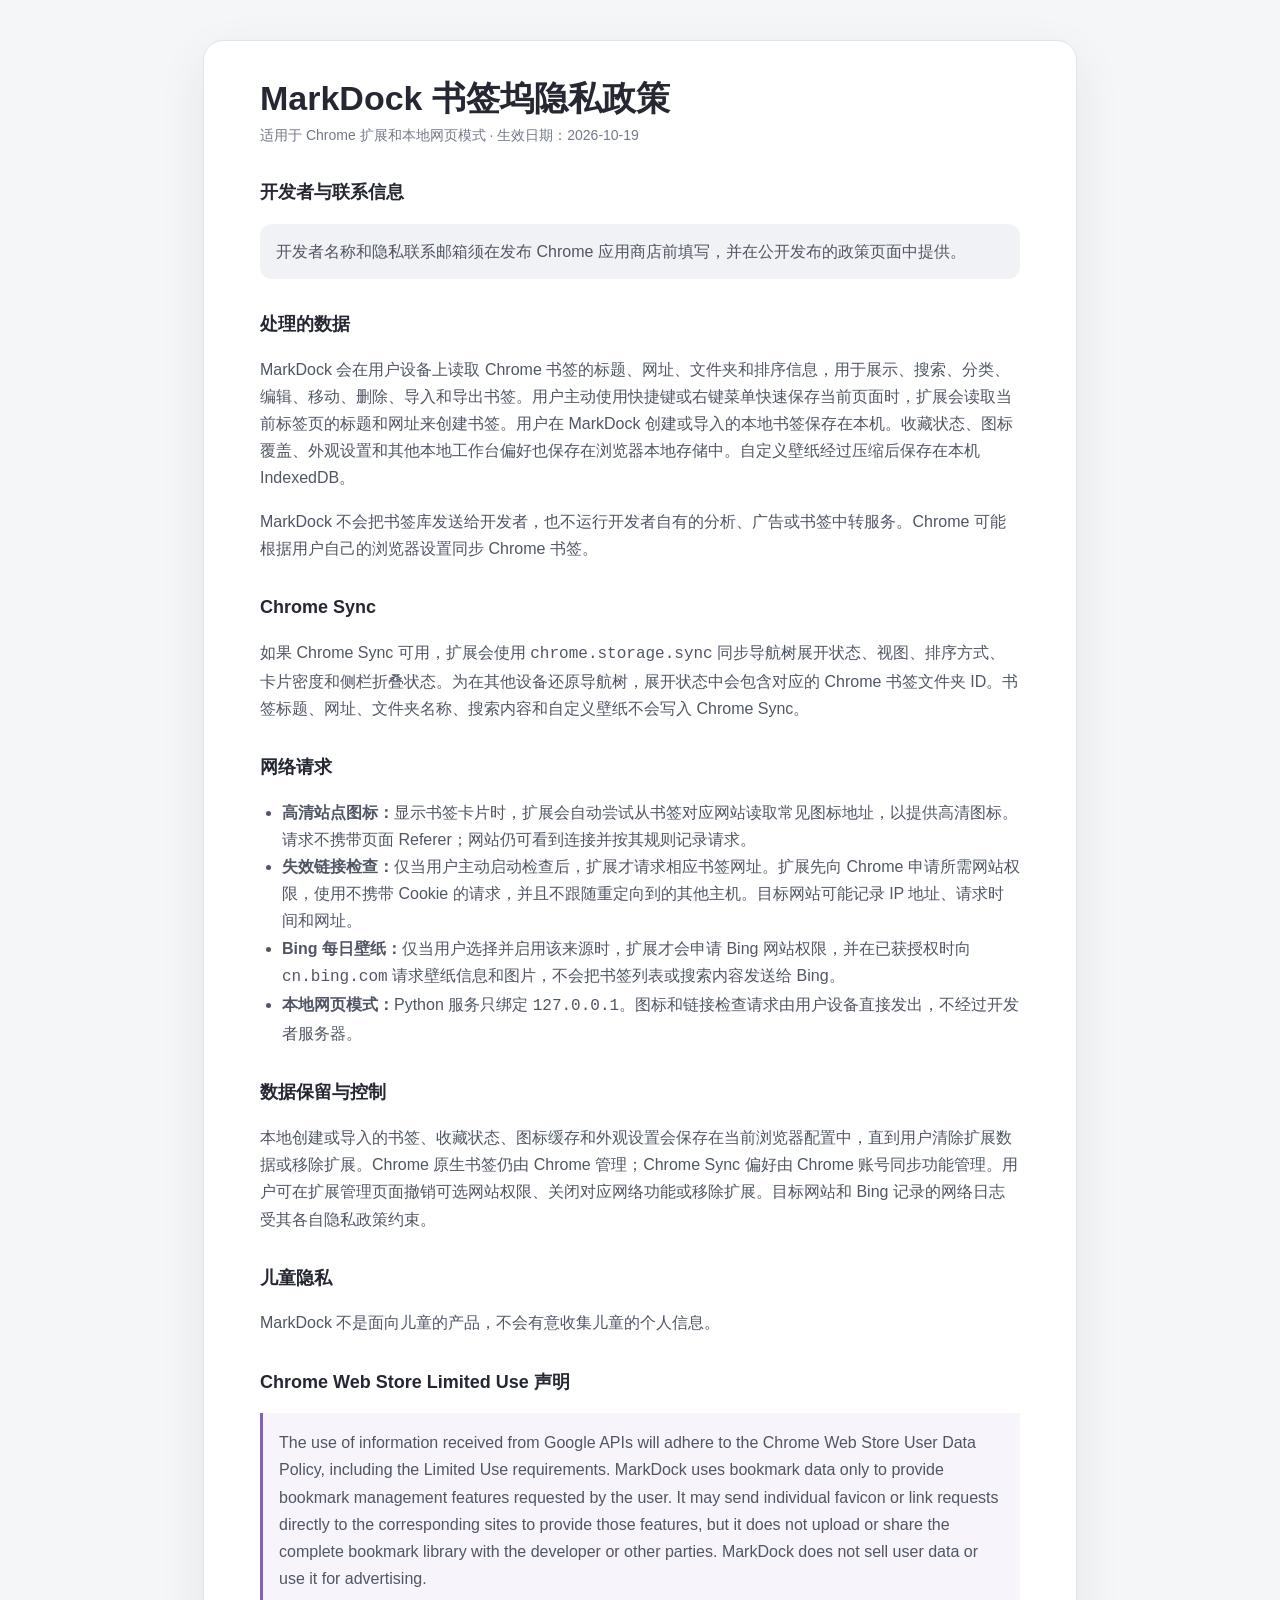
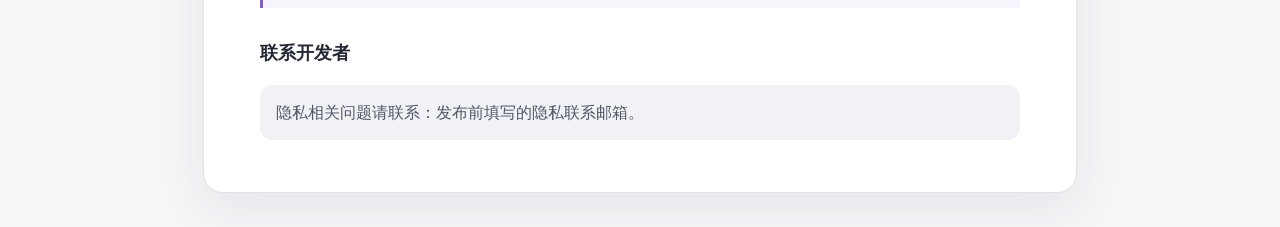
==== privacy.html @ a3353b94 "Prepare MarkDock Chrome Web Store release" ====
<!doctype html>
<html lang="zh-CN">
  <head>
    <meta charset="UTF-8" />
    <meta name="viewport" content="width=device-width, initial-scale=1" />
    <meta name="theme-color" content="#f5f6f8" />
    <title>MarkDock 隐私政策</title>
    <style>
      :root { color-scheme: light; font: 16px/1.7 -apple-system, BlinkMacSystemFont, "Segoe UI", sans-serif; color: #252833; background: #f5f6f8; }
      body { margin: 0; padding: 40px 20px; }
      main { max-width: 760px; margin: 0 auto; padding: 36px clamp(22px, 6vw, 56px); border: 1px solid #e0e3e8; border-radius: 20px; background: #fff; box-shadow: 0 16px 48px rgba(27, 35, 49, .08); }
      h1 { margin: 0 0 4px; font-size: clamp(26px, 4vw, 34px); line-height: 1.25; }
      h2 { margin: 30px 0 8px; font-size: 18px; }
      p, li { color: #505664; }
      ul { padding-left: 22px; }
      .meta { margin-top: 0; color: #737987; font-size: 14px; }
      .contact { padding: 14px 16px; border-radius: 12px; background: #f1f2f5; }
      .limited-use { padding: 16px; border-left: 3px solid #8061ba; background: #f7f4fb; }
      @media (max-width: 600px) { body { padding: 16px 10px; } main { border-radius: 14px; } }
    </style>
  </head>
  <body>
    <main>
      <h1>MarkDock 书签坞隐私政策</h1>
      <p class="meta">适用于 Chrome 扩展和本地网页模式 · 生效日期：2026-10-19</p>

      <h2>开发者与联系信息</h2>
      <p class="contact">开发者名称和隐私联系邮箱须在发布 Chrome 应用商店前填写，并在公开发布的政策页面中提供。</p>

      <h2>处理的数据</h2>
      <p>MarkDock 会在用户设备上读取 Chrome 书签的标题、网址、文件夹和排序信息，用于展示、搜索、分类、编辑、移动、删除、导入和导出书签。用户主动使用快捷键或右键菜单快速保存当前页面时，扩展会读取当前标签页的标题和网址来创建书签。用户在 MarkDock 创建或导入的本地书签保存在本机。收藏状态、图标覆盖、外观设置和其他本地工作台偏好也保存在浏览器本地存储中。自定义壁纸经过压缩后保存在本机 IndexedDB。</p>
      <p>MarkDock 不会把书签库发送给开发者，也不运行开发者自有的分析、广告或书签中转服务。Chrome 可能根据用户自己的浏览器设置同步 Chrome 书签。</p>

      <h2>Chrome Sync</h2>
      <p>如果 Chrome Sync 可用，扩展会使用 <code>chrome.storage.sync</code> 同步导航树展开状态、视图、排序方式、卡片密度和侧栏折叠状态。为在其他设备还原导航树，展开状态中会包含对应的 Chrome 书签文件夹 ID。书签标题、网址、文件夹名称、搜索内容和自定义壁纸不会写入 Chrome Sync。</p>

      <h2>网络请求</h2>
      <ul>
        <li><strong>高清站点图标：</strong>显示书签卡片时，扩展会自动尝试从书签对应网站读取常见图标地址，以提供高清图标。请求不携带页面 Referer；网站仍可看到连接并按其规则记录请求。</li>
        <li><strong>失效链接检查：</strong>仅当用户主动启动检查后，扩展才请求相应书签网址。扩展先向 Chrome 申请所需网站权限，使用不携带 Cookie 的请求，并且不跟随重定向到的其他主机。目标网站可能记录 IP 地址、请求时间和网址。</li>
        <li><strong>Bing 每日壁纸：</strong>仅当用户选择并启用该来源时，扩展才会申请 Bing 网站权限，并在已获授权时向 <code>cn.bing.com</code> 请求壁纸信息和图片，不会把书签列表或搜索内容发送给 Bing。</li>
        <li><strong>本地网页模式：</strong>Python 服务只绑定 <code>127.0.0.1</code>。图标和链接检查请求由用户设备直接发出，不经过开发者服务器。</li>
      </ul>

      <h2>数据保留与控制</h2>
      <p>本地创建或导入的书签、收藏状态、图标缓存和外观设置会保存在当前浏览器配置中，直到用户清除扩展数据或移除扩展。Chrome 原生书签仍由 Chrome 管理；Chrome Sync 偏好由 Chrome 账号同步功能管理。用户可在扩展管理页面撤销可选网站权限、关闭对应网络功能或移除扩展。目标网站和 Bing 记录的网络日志受其各自隐私政策约束。</p>

      <h2>儿童隐私</h2>
      <p>MarkDock 不是面向儿童的产品，不会有意收集儿童的个人信息。</p>

      <h2>Chrome Web Store Limited Use 声明</h2>
      <p class="limited-use">The use of information received from Google APIs will adhere to the Chrome Web Store User Data Policy, including the Limited Use requirements. MarkDock uses bookmark data only to provide bookmark management features requested by the user. It may send individual favicon or link requests directly to the corresponding sites to provide those features, but it does not upload or share the complete bookmark library with the developer or other parties. MarkDock does not sell user data or use it for advertising.</p>

      <h2>联系开发者</h2>
      <p class="contact">隐私相关问题请联系：发布前填写的隐私联系邮箱。</p>
    </main>
  </body>
</html>
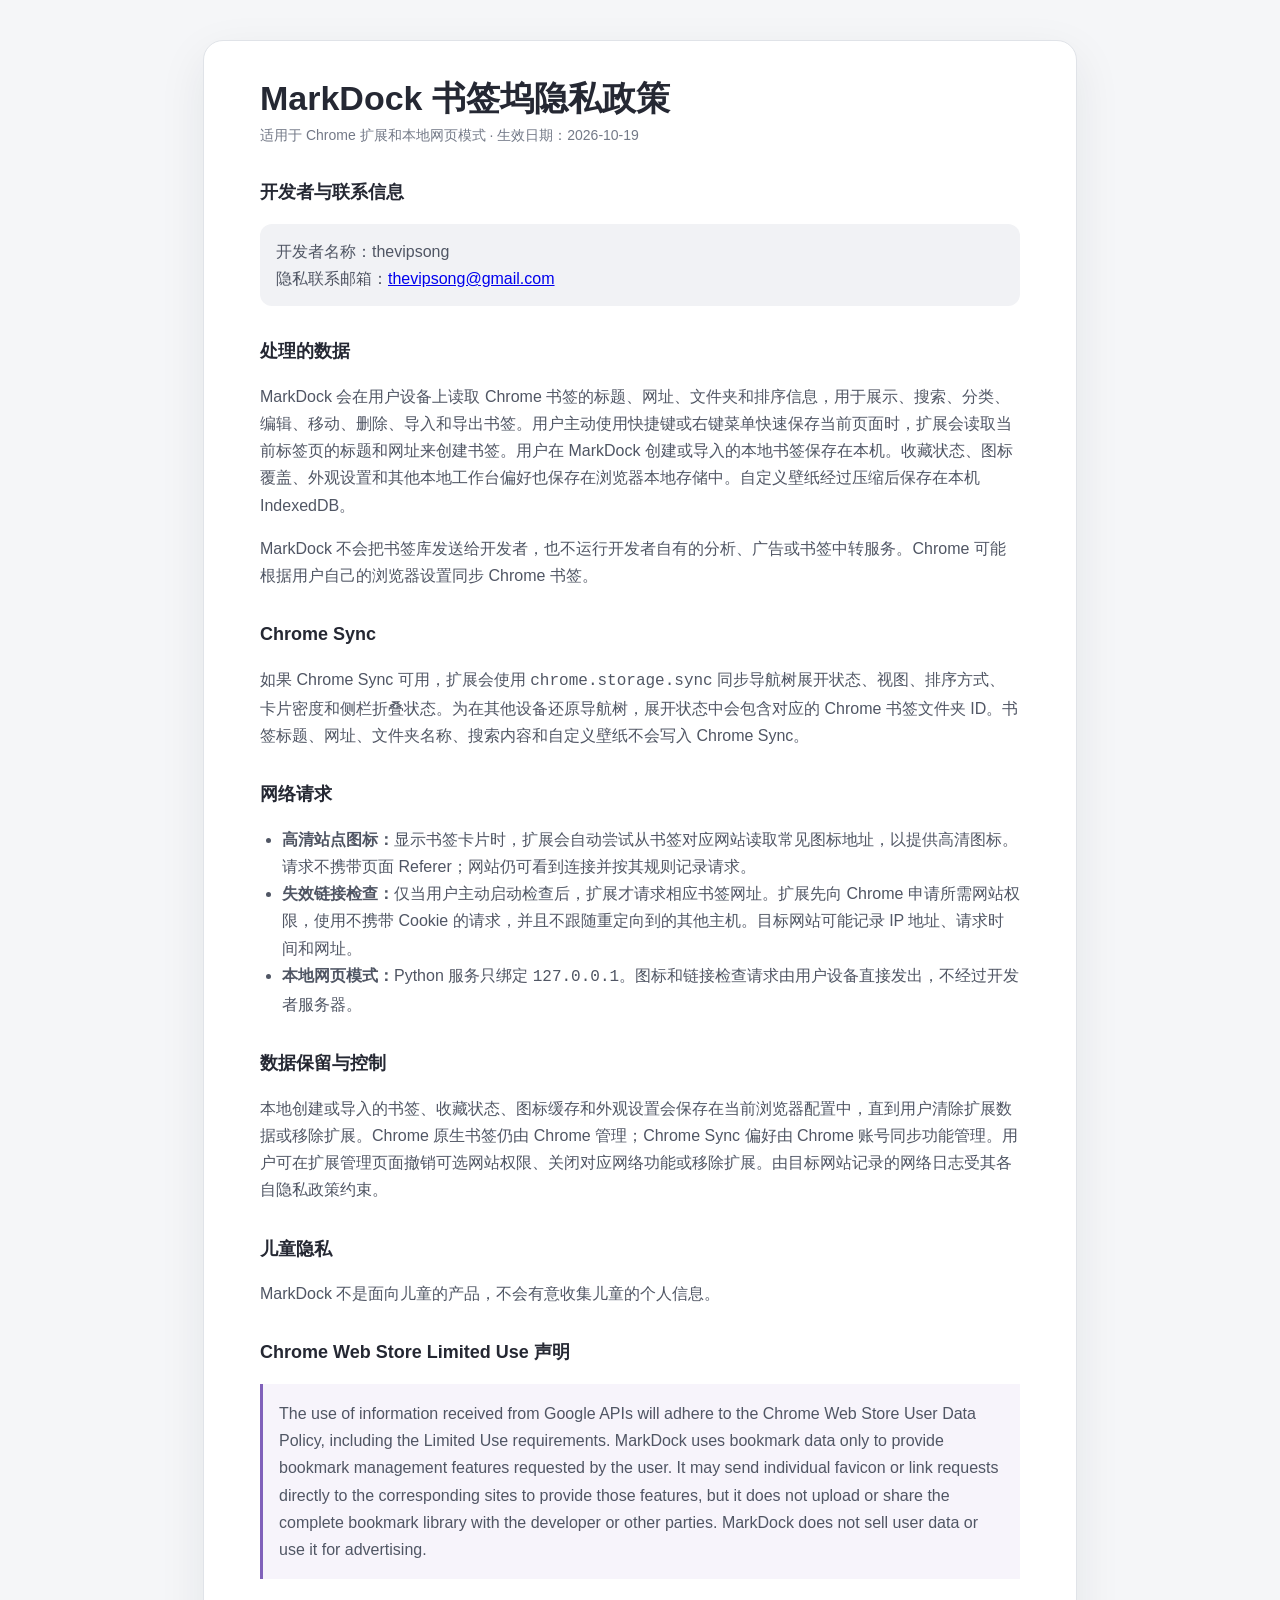
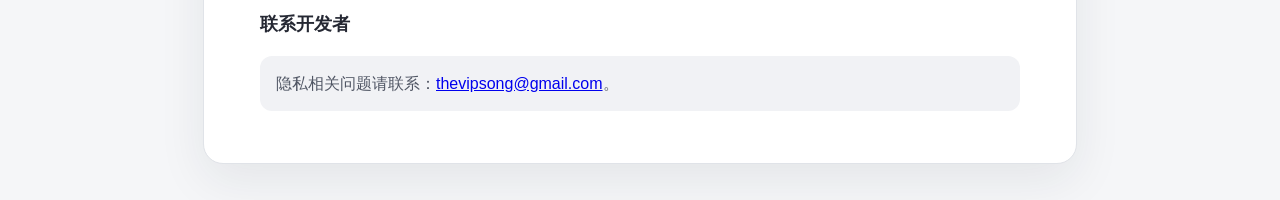
==== commit a5ef6221: "Update privacy disclosure, developer contact info, and packaging script" ====
--- a/privacy.html
+++ b/privacy.html
@@ -25,7 +25,7 @@
       <p class="meta">适用于 Chrome 扩展和本地网页模式 · 生效日期：2026-10-19</p>
 
       <h2>开发者与联系信息</h2>
-      <p class="contact">开发者名称和隐私联系邮箱须在发布 Chrome 应用商店前填写，并在公开发布的政策页面中提供。</p>
+      <p class="contact">开发者名称：thevipsong<br>隐私联系邮箱：<a href="mailto:thevipsong@gmail.com">thevipsong@gmail.com</a></p>
 
       <h2>处理的数据</h2>
       <p>MarkDock 会在用户设备上读取 Chrome 书签的标题、网址、文件夹和排序信息，用于展示、搜索、分类、编辑、移动、删除、导入和导出书签。用户主动使用快捷键或右键菜单快速保存当前页面时，扩展会读取当前标签页的标题和网址来创建书签。用户在 MarkDock 创建或导入的本地书签保存在本机。收藏状态、图标覆盖、外观设置和其他本地工作台偏好也保存在浏览器本地存储中。自定义壁纸经过压缩后保存在本机 IndexedDB。</p>
@@ -38,12 +38,11 @@
       <ul>
         <li><strong>高清站点图标：</strong>显示书签卡片时，扩展会自动尝试从书签对应网站读取常见图标地址，以提供高清图标。请求不携带页面 Referer；网站仍可看到连接并按其规则记录请求。</li>
         <li><strong>失效链接检查：</strong>仅当用户主动启动检查后，扩展才请求相应书签网址。扩展先向 Chrome 申请所需网站权限，使用不携带 Cookie 的请求，并且不跟随重定向到的其他主机。目标网站可能记录 IP 地址、请求时间和网址。</li>
-        <li><strong>Bing 每日壁纸：</strong>仅当用户选择并启用该来源时，扩展才会申请 Bing 网站权限，并在已获授权时向 <code>cn.bing.com</code> 请求壁纸信息和图片，不会把书签列表或搜索内容发送给 Bing。</li>
         <li><strong>本地网页模式：</strong>Python 服务只绑定 <code>127.0.0.1</code>。图标和链接检查请求由用户设备直接发出，不经过开发者服务器。</li>
       </ul>
 
       <h2>数据保留与控制</h2>
-      <p>本地创建或导入的书签、收藏状态、图标缓存和外观设置会保存在当前浏览器配置中，直到用户清除扩展数据或移除扩展。Chrome 原生书签仍由 Chrome 管理；Chrome Sync 偏好由 Chrome 账号同步功能管理。用户可在扩展管理页面撤销可选网站权限、关闭对应网络功能或移除扩展。目标网站和 Bing 记录的网络日志受其各自隐私政策约束。</p>
+      <p>本地创建或导入的书签、收藏状态、图标缓存和外观设置会保存在当前浏览器配置中，直到用户清除扩展数据或移除扩展。Chrome 原生书签仍由 Chrome 管理；Chrome Sync 偏好由 Chrome 账号同步功能管理。用户可在扩展管理页面撤销可选网站权限、关闭对应网络功能或移除扩展。由目标网站记录的网络日志受其各自隐私政策约束。</p>
 
       <h2>儿童隐私</h2>
       <p>MarkDock 不是面向儿童的产品，不会有意收集儿童的个人信息。</p>
@@ -52,7 +51,7 @@
       <p class="limited-use">The use of information received from Google APIs will adhere to the Chrome Web Store User Data Policy, including the Limited Use requirements. MarkDock uses bookmark data only to provide bookmark management features requested by the user. It may send individual favicon or link requests directly to the corresponding sites to provide those features, but it does not upload or share the complete bookmark library with the developer or other parties. MarkDock does not sell user data or use it for advertising.</p>
 
       <h2>联系开发者</h2>
-      <p class="contact">隐私相关问题请联系：发布前填写的隐私联系邮箱。</p>
+      <p class="contact">隐私相关问题请联系：<a href="mailto:thevipsong@gmail.com">thevipsong@gmail.com</a>。</p>
     </main>
   </body>
 </html>
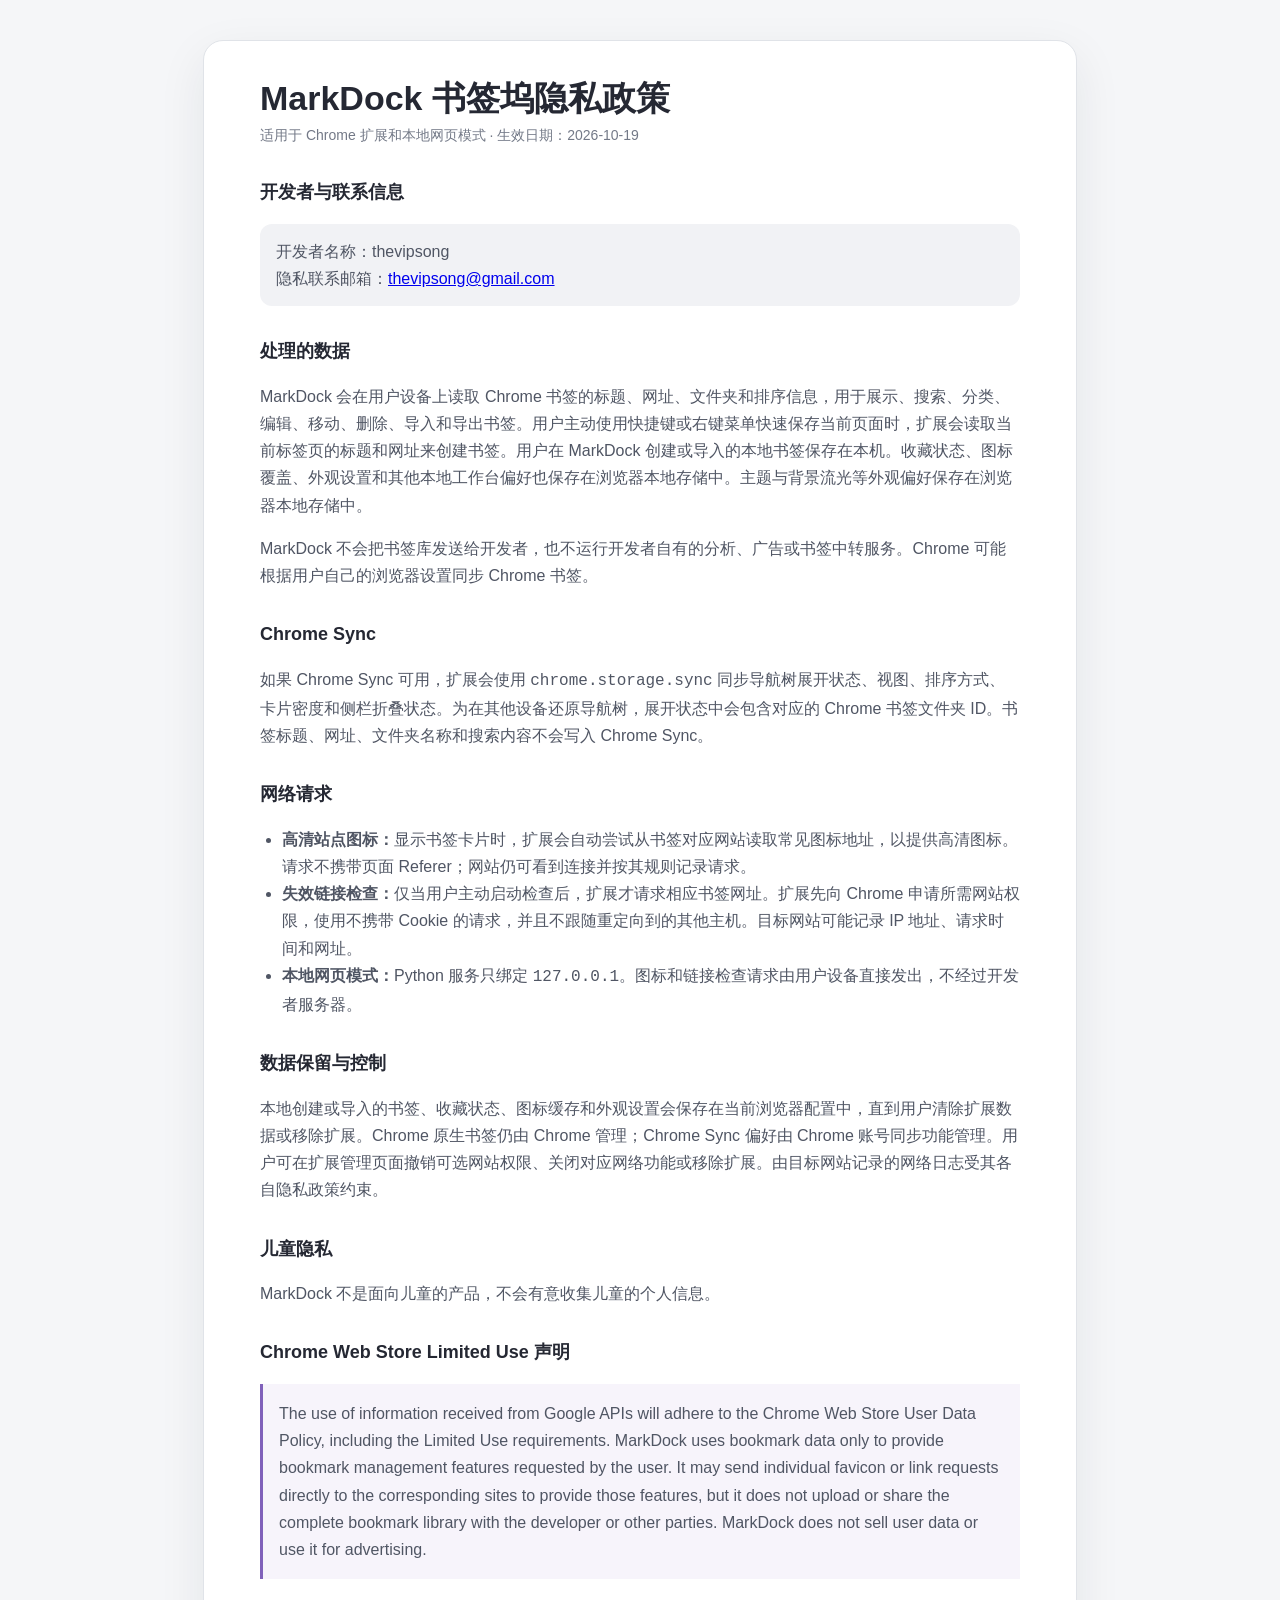
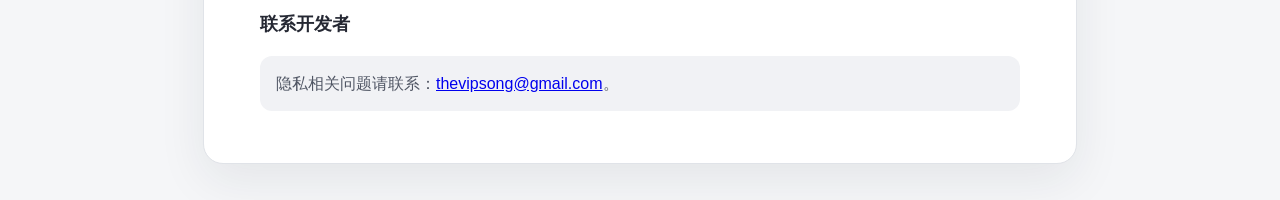
==== commit e278d523: "Align privacy disclosures, unify background consent check, add safe icon margin, and regenerate scre" ====
--- a/privacy.html
+++ b/privacy.html
@@ -28,11 +28,11 @@
       <p class="contact">开发者名称：thevipsong<br>隐私联系邮箱：<a href="mailto:thevipsong@gmail.com">thevipsong@gmail.com</a></p>
 
       <h2>处理的数据</h2>
-      <p>MarkDock 会在用户设备上读取 Chrome 书签的标题、网址、文件夹和排序信息，用于展示、搜索、分类、编辑、移动、删除、导入和导出书签。用户主动使用快捷键或右键菜单快速保存当前页面时，扩展会读取当前标签页的标题和网址来创建书签。用户在 MarkDock 创建或导入的本地书签保存在本机。收藏状态、图标覆盖、外观设置和其他本地工作台偏好也保存在浏览器本地存储中。自定义壁纸经过压缩后保存在本机 IndexedDB。</p>
+      <p>MarkDock 会在用户设备上读取 Chrome 书签的标题、网址、文件夹和排序信息，用于展示、搜索、分类、编辑、移动、删除、导入和导出书签。用户主动使用快捷键或右键菜单快速保存当前页面时，扩展会读取当前标签页的标题和网址来创建书签。用户在 MarkDock 创建或导入的本地书签保存在本机。收藏状态、图标覆盖、外观设置和其他本地工作台偏好也保存在浏览器本地存储中。主题与背景流光等外观偏好保存在浏览器本地存储中。</p>
       <p>MarkDock 不会把书签库发送给开发者，也不运行开发者自有的分析、广告或书签中转服务。Chrome 可能根据用户自己的浏览器设置同步 Chrome 书签。</p>
 
       <h2>Chrome Sync</h2>
-      <p>如果 Chrome Sync 可用，扩展会使用 <code>chrome.storage.sync</code> 同步导航树展开状态、视图、排序方式、卡片密度和侧栏折叠状态。为在其他设备还原导航树，展开状态中会包含对应的 Chrome 书签文件夹 ID。书签标题、网址、文件夹名称、搜索内容和自定义壁纸不会写入 Chrome Sync。</p>
+      <p>如果 Chrome Sync 可用，扩展会使用 <code>chrome.storage.sync</code> 同步导航树展开状态、视图、排序方式、卡片密度和侧栏折叠状态。为在其他设备还原导航树，展开状态中会包含对应的 Chrome 书签文件夹 ID。书签标题、网址、文件夹名称和搜索内容不会写入 Chrome Sync。</p>
 
       <h2>网络请求</h2>
       <ul>
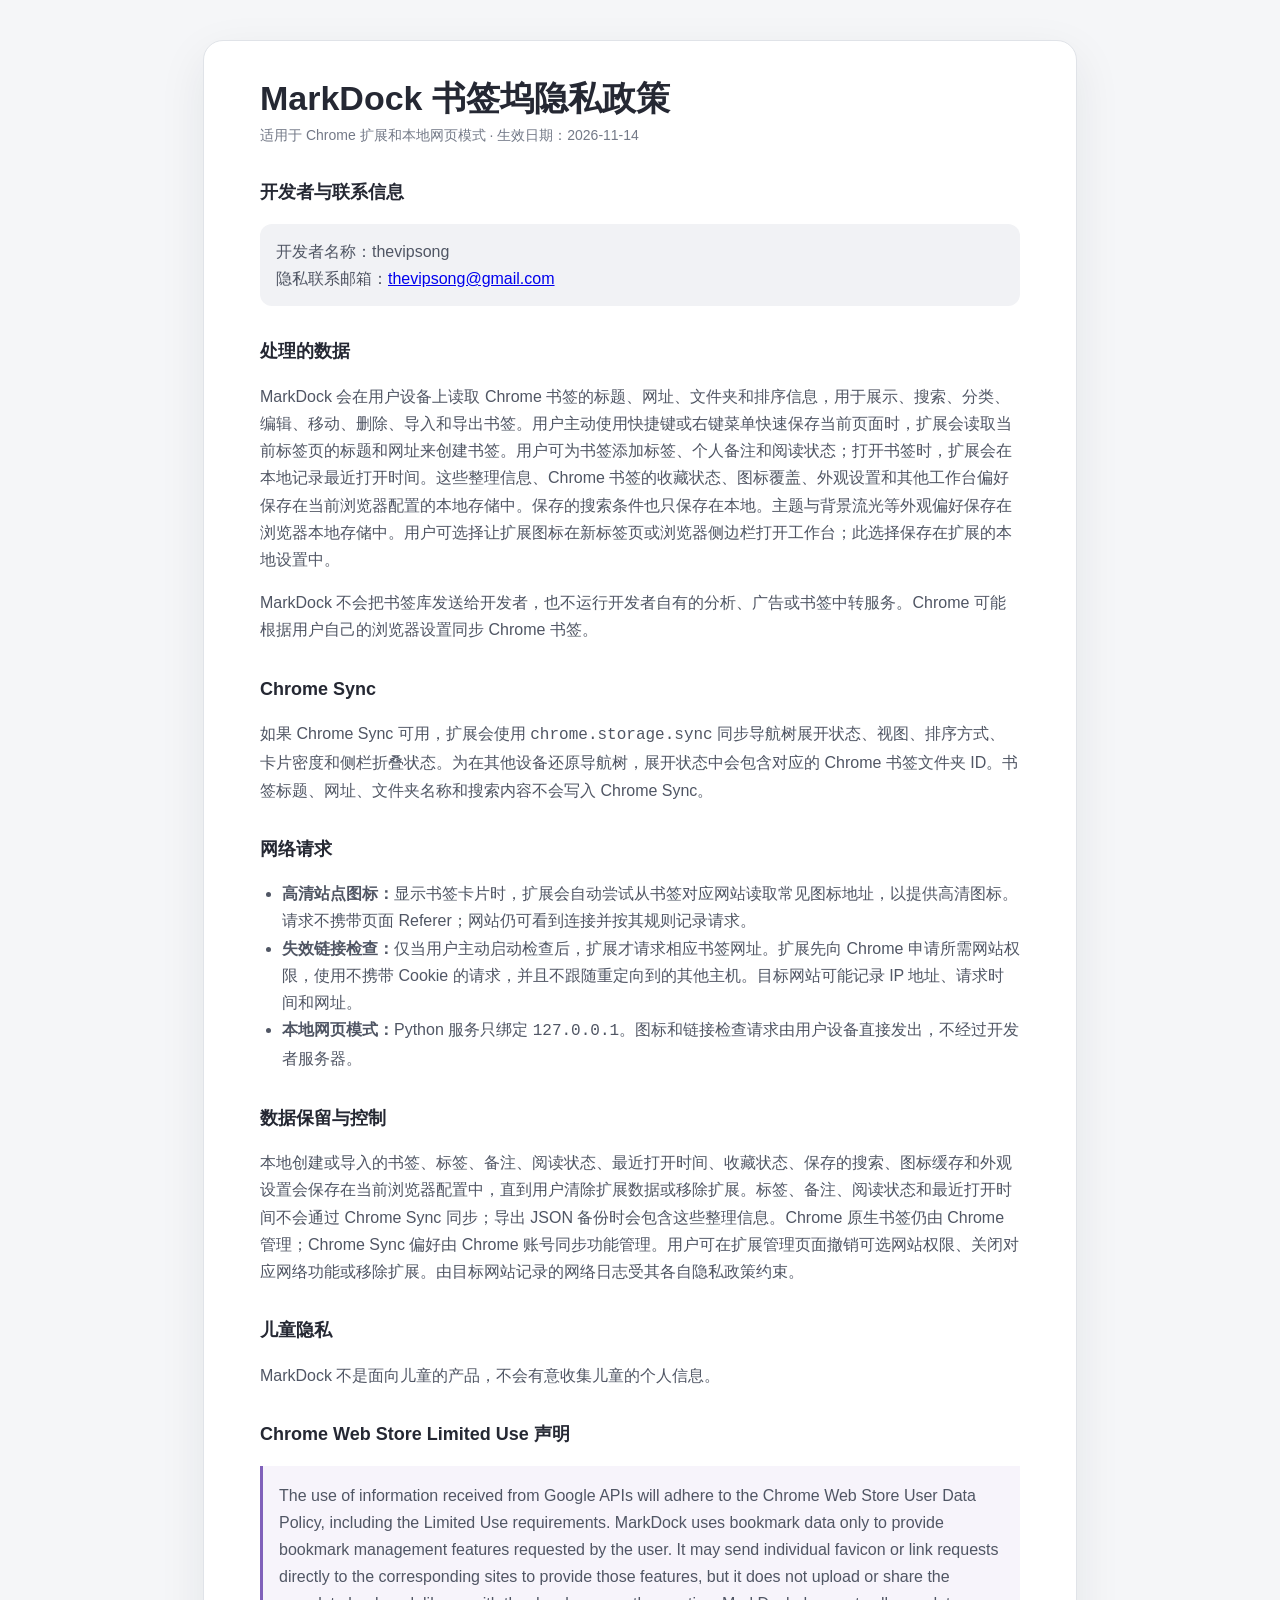
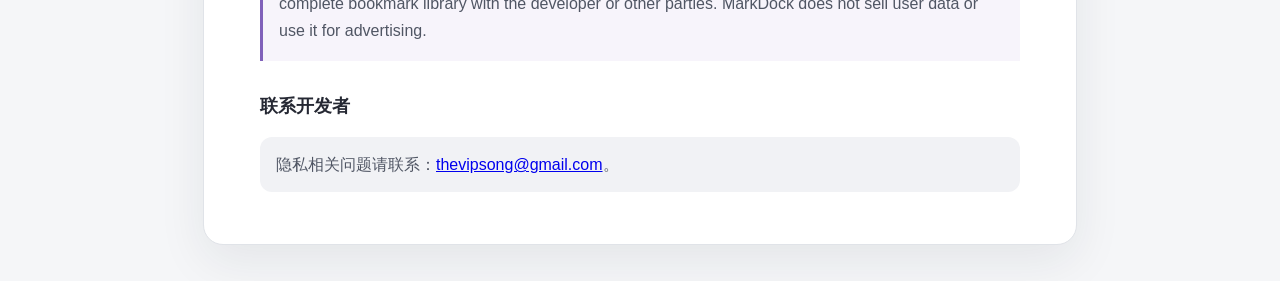
==== commit ce1bc626: "feat: add bookmark organization and side panel" ====
--- a/privacy.html
+++ b/privacy.html
@@ -22,13 +22,13 @@
   <body>
     <main>
       <h1>MarkDock 书签坞隐私政策</h1>
-      <p class="meta">适用于 Chrome 扩展和本地网页模式 · 生效日期：2026-10-19</p>
+      <p class="meta">适用于 Chrome 扩展和本地网页模式 · 生效日期：2026-11-14</p>
 
       <h2>开发者与联系信息</h2>
       <p class="contact">开发者名称：thevipsong<br>隐私联系邮箱：<a href="mailto:thevipsong@gmail.com">thevipsong@gmail.com</a></p>
 
       <h2>处理的数据</h2>
-      <p>MarkDock 会在用户设备上读取 Chrome 书签的标题、网址、文件夹和排序信息，用于展示、搜索、分类、编辑、移动、删除、导入和导出书签。用户主动使用快捷键或右键菜单快速保存当前页面时，扩展会读取当前标签页的标题和网址来创建书签。用户在 MarkDock 创建或导入的本地书签保存在本机。收藏状态、图标覆盖、外观设置和其他本地工作台偏好也保存在浏览器本地存储中。主题与背景流光等外观偏好保存在浏览器本地存储中。</p>
+      <p>MarkDock 会在用户设备上读取 Chrome 书签的标题、网址、文件夹和排序信息，用于展示、搜索、分类、编辑、移动、删除、导入和导出书签。用户主动使用快捷键或右键菜单快速保存当前页面时，扩展会读取当前标签页的标题和网址来创建书签。用户可为书签添加标签、个人备注和阅读状态；打开书签时，扩展会在本地记录最近打开时间。这些整理信息、Chrome 书签的收藏状态、图标覆盖、外观设置和其他工作台偏好保存在当前浏览器配置的本地存储中。保存的搜索条件也只保存在本地。主题与背景流光等外观偏好保存在浏览器本地存储中。用户可选择让扩展图标在新标签页或浏览器侧边栏打开工作台；此选择保存在扩展的本地设置中。</p>
       <p>MarkDock 不会把书签库发送给开发者，也不运行开发者自有的分析、广告或书签中转服务。Chrome 可能根据用户自己的浏览器设置同步 Chrome 书签。</p>
 
       <h2>Chrome Sync</h2>
@@ -42,7 +42,7 @@
       </ul>
 
       <h2>数据保留与控制</h2>
-      <p>本地创建或导入的书签、收藏状态、图标缓存和外观设置会保存在当前浏览器配置中，直到用户清除扩展数据或移除扩展。Chrome 原生书签仍由 Chrome 管理；Chrome Sync 偏好由 Chrome 账号同步功能管理。用户可在扩展管理页面撤销可选网站权限、关闭对应网络功能或移除扩展。由目标网站记录的网络日志受其各自隐私政策约束。</p>
+      <p>本地创建或导入的书签、标签、备注、阅读状态、最近打开时间、收藏状态、保存的搜索、图标缓存和外观设置会保存在当前浏览器配置中，直到用户清除扩展数据或移除扩展。标签、备注、阅读状态和最近打开时间不会通过 Chrome Sync 同步；导出 JSON 备份时会包含这些整理信息。Chrome 原生书签仍由 Chrome 管理；Chrome Sync 偏好由 Chrome 账号同步功能管理。用户可在扩展管理页面撤销可选网站权限、关闭对应网络功能或移除扩展。由目标网站记录的网络日志受其各自隐私政策约束。</p>
 
       <h2>儿童隐私</h2>
       <p>MarkDock 不是面向儿童的产品，不会有意收集儿童的个人信息。</p>
